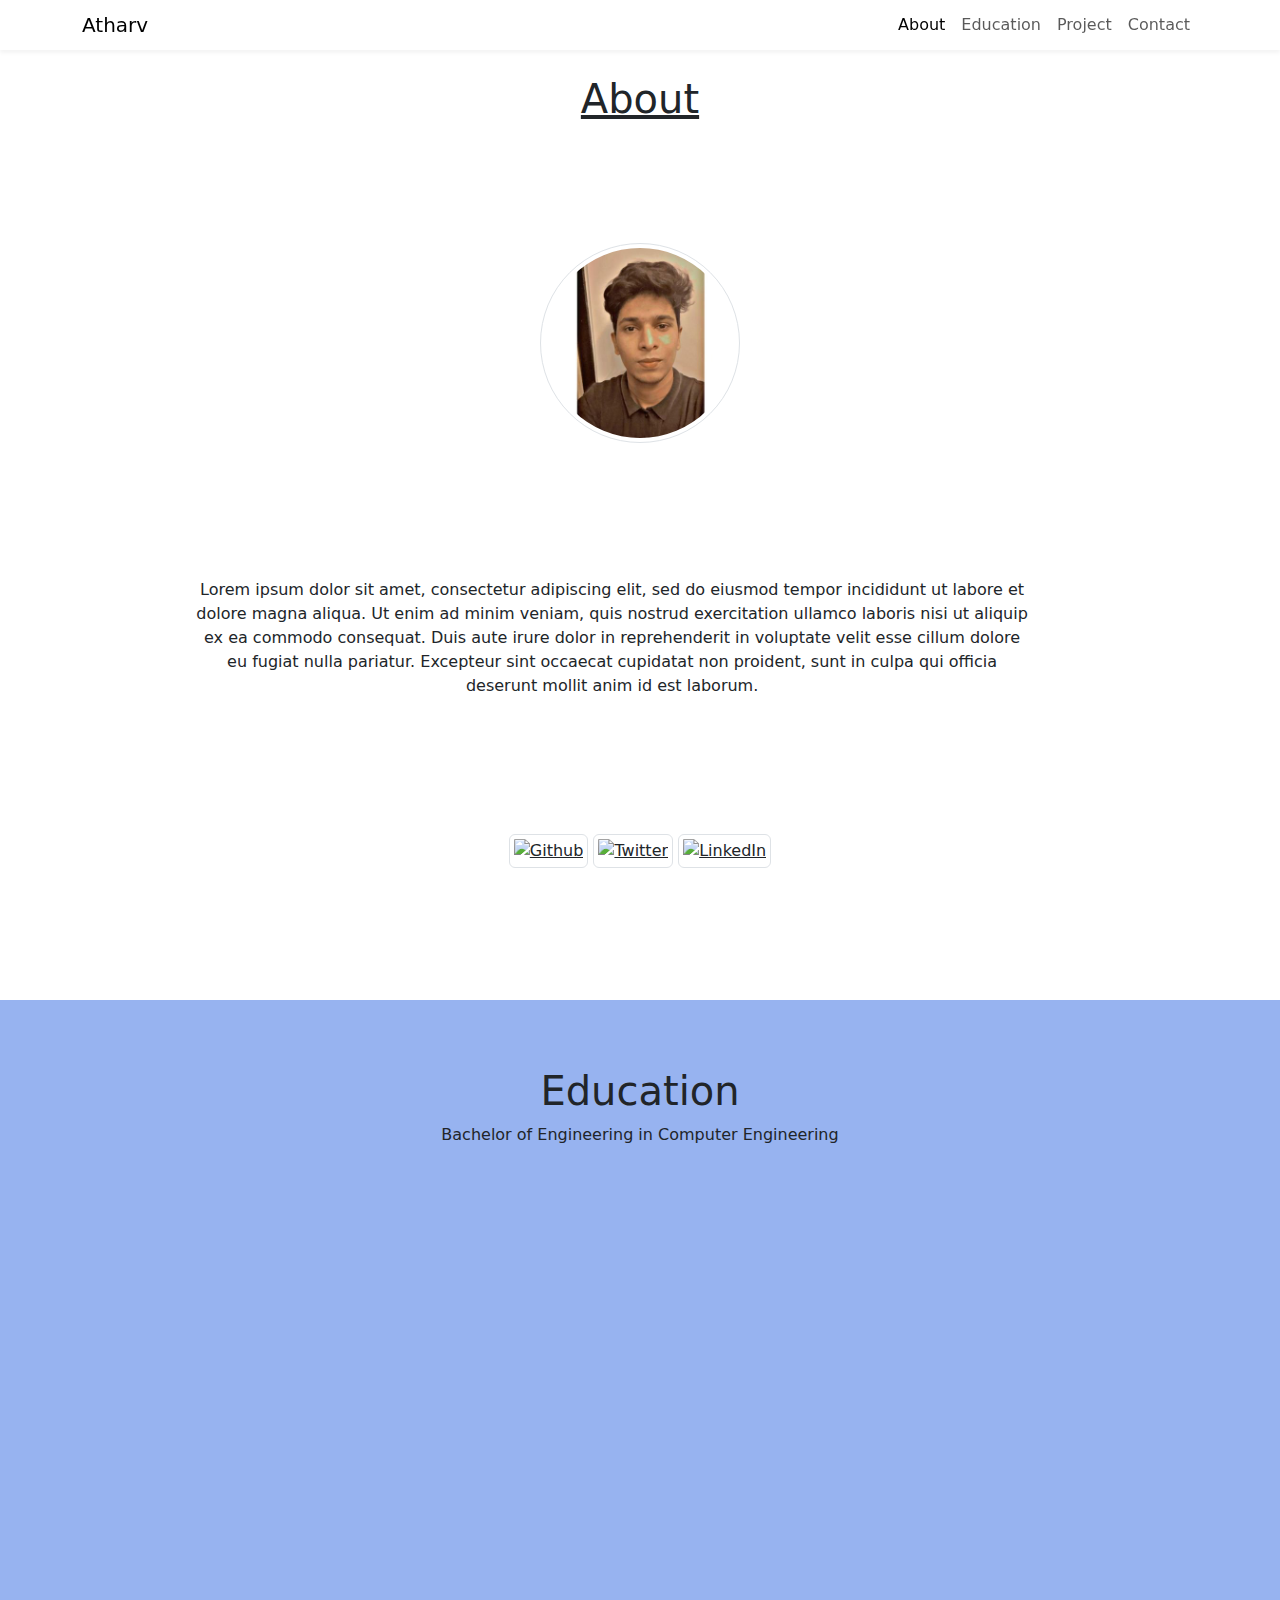
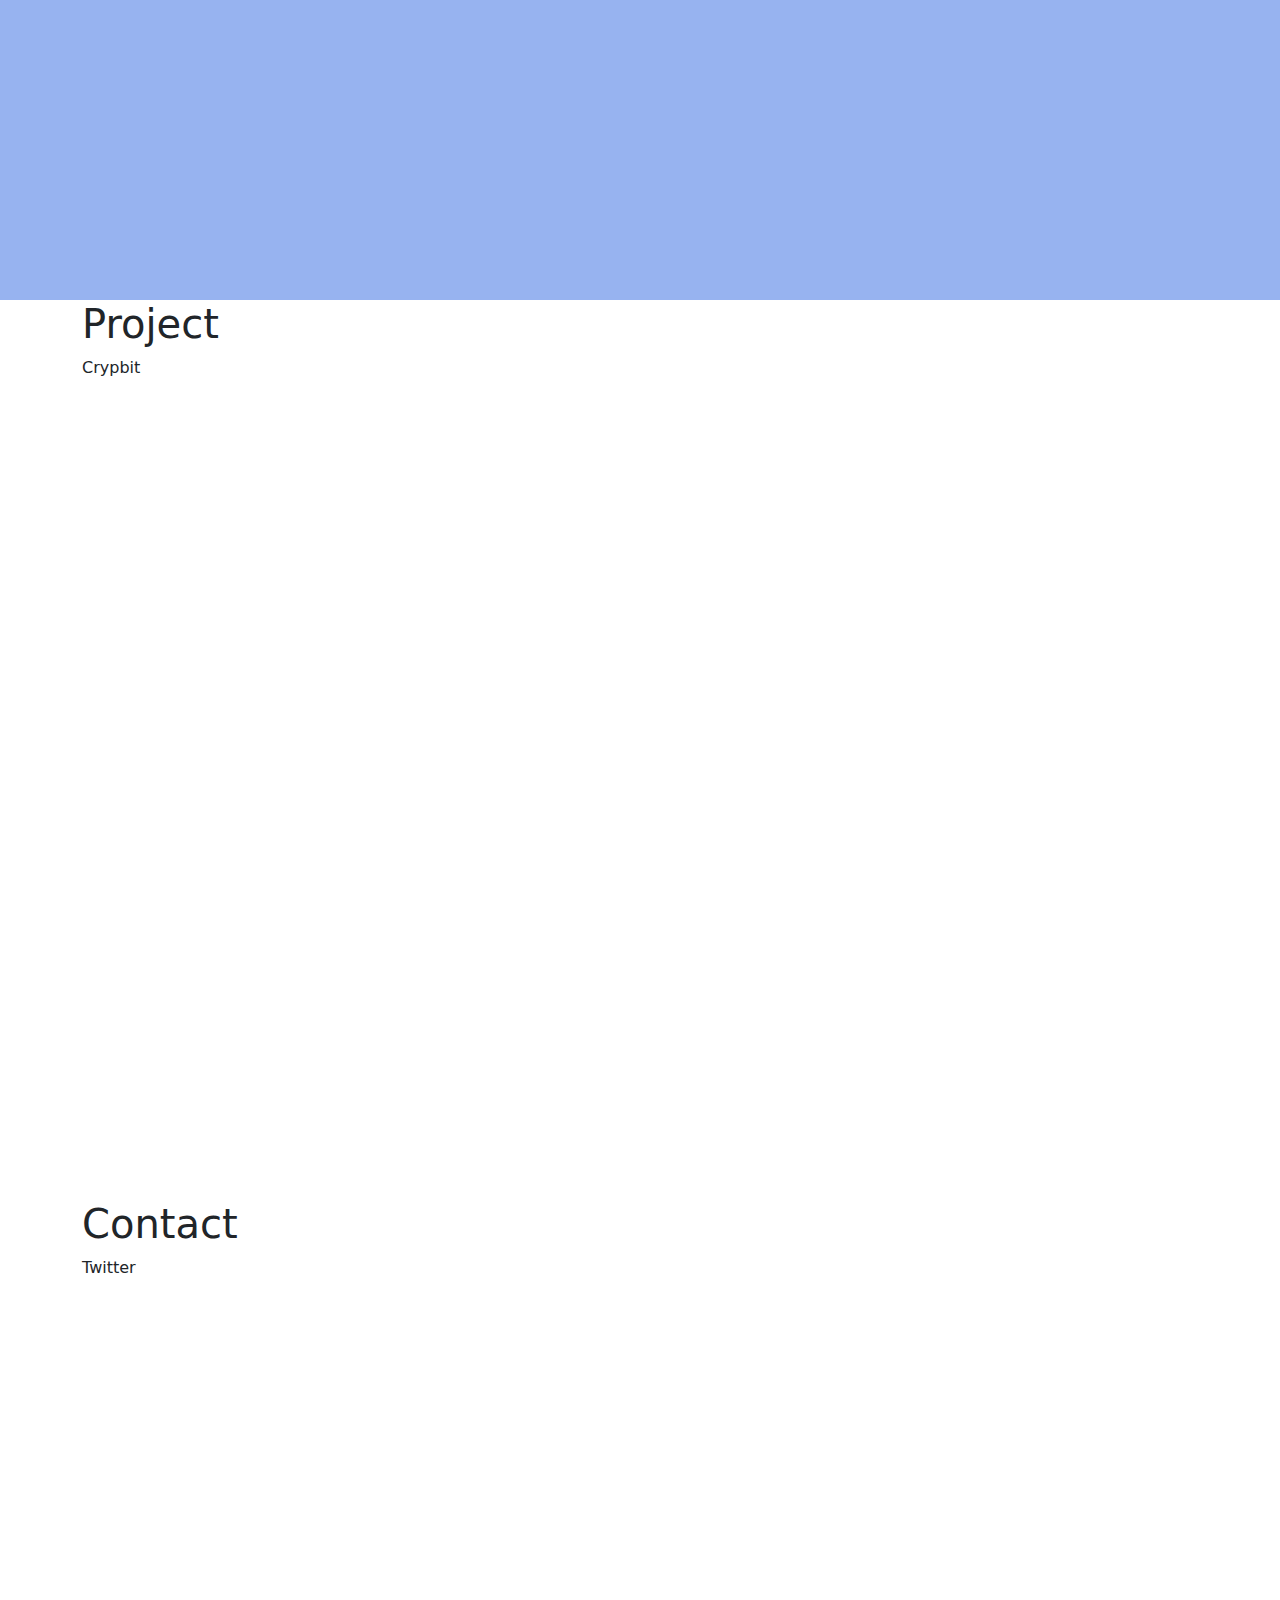
==== index.html @ 937fd746 "Initial Commit" ====
<!DOCTYPE html>
<html lang="en">
<head>
    <meta charset="UTF-8">
    <meta http-equiv="X-UA-Compatible" content="IE=edge">
    <meta name="viewport" content="width=device-width, initial-scale=1.0">
    <title>Me</title>
    
    <!-- Latest compiled and minified CSS -->
    <link href="https://cdn.jsdelivr.net/npm/bootstrap@5.1.3/dist/css/bootstrap.min.css" rel="stylesheet">

    <!-- Latest compiled JavaScript -->
    <script src="https://cdn.jsdelivr.net/npm/bootstrap@5.1.3/dist/js/bootstrap.bundle.min.js"></script>
    <link rel="stylesheet" href="https://cdnjs.cloudflare.com/ajax/libs/font-awesome/4.7.0/css/font-awesome.min.css">

    <link rel="stylesheet" href="static/style.css">
</head>
<body data-bs-spy="scroll" data-bs-target=".navBar" data-bs-offset="50">
    <nav class="navBar navbar navbar-expand-md blur_box navbar-light fixed-top">
        <div class="navBody container">
            <a href="#" class="navbar-brand">Atharv</a>

            <button class="navbar-toggler" type="button" data-bs-toggle="collapse" data-bs-target="#collapsibleNavbar">
                <span class="navbar-toggler-icon"></span>
                <i class="fas fa-bars"></i>
              </button>

            <div class="collapse navbar-collapse justify-content-end" id="collapsibleNavbar">
                <ul class="navbar-nav mr-auto">
                    <li class="nav-item"><a class="nav-link" aria-current="page" href="#about">About</a></li>
                    <li class="nav-item"><a class="nav-link" aria-current="page" href="#education">Education</a></li>
                    <li class="nav-item"><a class="nav-link" aria-current="page" href="#project">Project</a></li>
                    <li class="nav-item"><a class="nav-link" aria-current="page" href="#contact">Contact</a></li>
                </ul>
            </ul>
        </div>
    </nav>

    <div class="section1 container-fluid">
        <div class="container text-center">
            <div id="about">
                <h1 class="sectionHead text-center">About</h1>
                <img src="static/profile_main.jpg" class="img-fluid img-thumbnail rounded-circle mx-auto d-block" alt="profile" width="200px" height="200px">
                <div class="intro justify-content-center col-lg-9"><p>Lorem ipsum dolor sit amet, consectetur adipiscing elit, sed do eiusmod tempor incididunt ut labore et dolore magna aliqua. 
                    Ut enim ad minim veniam, quis nostrud exercitation ullamco laboris nisi ut aliquip ex ea commodo consequat. Duis aute irure dolor in reprehenderit in 
                    voluptate velit esse cillum dolore eu fugiat nulla pariatur. Excepteur sint occaecat cupidatat non proident, sunt in culpa qui officia deserunt mollit 
                    anim id est laborum.</p></div>
                <div class="socials text-center">
                    <!-- <a href="https://github.com/Atharv-777"><i class="fa fa-github-square"></i></a> -->
                    <a href="https://github.com/Atharv-777"><img alt="Github" class="img-thumbnail" src="https://img.shields.io/badge/github-ffffff?style=for-the-badge&logo=github&logoColor=black"/></a>
                    <!-- <a href="https://twitter.com/AtharvBidwe"><i class="fa fa-twitter-square"></i></a> -->
                    <a href="https://twitter.com/AtharvBidwe"><img alt="Twitter" class="img-thumbnail" src="https://img.shields.io/badge/twitter-ffffff?style=for-the-badge&logo=twitter&logoColor=black"/></a>
                    <!-- <a href="https://www.linkedin.com/in/atharv-bidwe-2996631aa/"><i class="fa fa-linkedin-square"></i></a> -->
                    <a href="https://www.linkedin.com/in/atharv-bidwe-2996631aa/"> <img alt="LinkedIn" class="img-thumbnail" src="https://img.shields.io/badge/linkedin-ffffff?style=for-the-badge&logo=linkedin&logoColor=black"/></a>

                </div>
            </div>
        </div>
    </div>

    <div class="section2 container-fluid text-center">
        <div class="container">
            <div id="education">
                <h1>Education</h1>
                <p>Bachelor of Engineering in Computer Engineering</p>
            </div>
        </div>
    </div>

    <div class="section3 container-fluid">
        <div class="container">
            <div id="project">
                <h1>Project</h1>
                <p>Crypbit</p>
            </div>
        </div>
    </div>

    <div class="section4 container-fluid">
        <div class="container">
            <div id="contact">
                <h1>Contact</h1>
                <p>Twitter</p>
            </div>
        </div>
    </div>

    
</body>
</html>
---- static/style.css ----
body, html{
    margin: 0;
    background: rgb(195, 213, 236);
    background-color: white;
    height: 2000px;
    /* position: relative; */
}
body{
    position: relative;
}
.navBar{
    height: 50px;
    background-color: rgba(255, 255, 255, .15);   
    backdrop-filter: blur(10px);

    -webkit-box-shadow: 0px 3px 4px 0px rgba(0, 0, 0, 0.048);
    -moz-box-shadow: 0px 3px 4px 0px rgba(0, 0, 0, 0.048);
    box-shadow: 0px 3px 4px 0px rgba(0, 0, 0, 0.048);

    color: rgb(43, 40, 40);
}



.section1{
    background: white;
}
.sectionHead{
    text-decoration: underline;
}
#about{
    height: 1000px;
    padding-top: 75px;
}
#about img{
    margin-top: 120px;
}
.intro{
    /* display: inline-block; */
    margin-top: 135px;
    /* background: green; */
    margin-left: 10%;
}
.socials i{
    font-size: 40px;
    margin-right: 10px;
    margin-top: 20px;
}
.socials a{
    color: inherit;
}

.section2{
    background: rgb(151, 179, 240);
}
#education{
    height: 900px;
    padding-top: 6%;
    /* background-color: red; */
}
#project{
    height: 900px;
}
#contact{
    height: 900px;
}
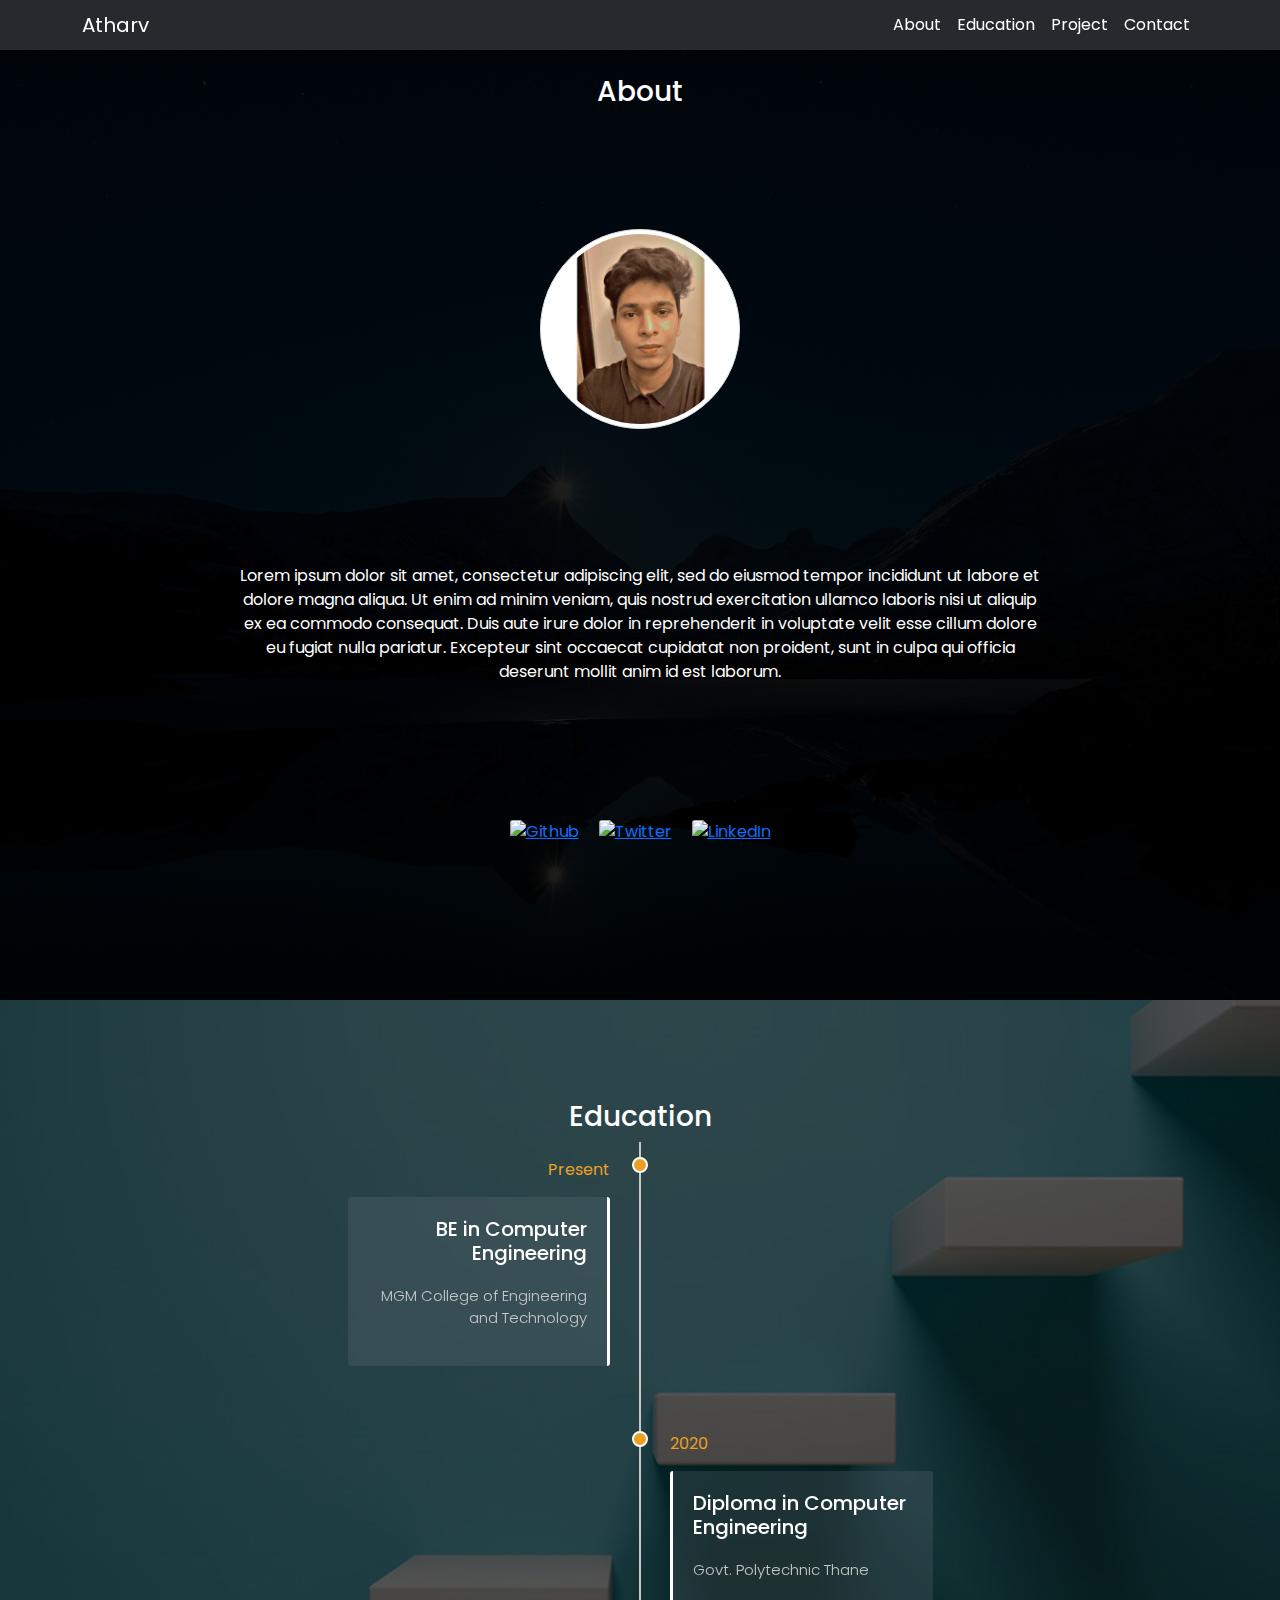
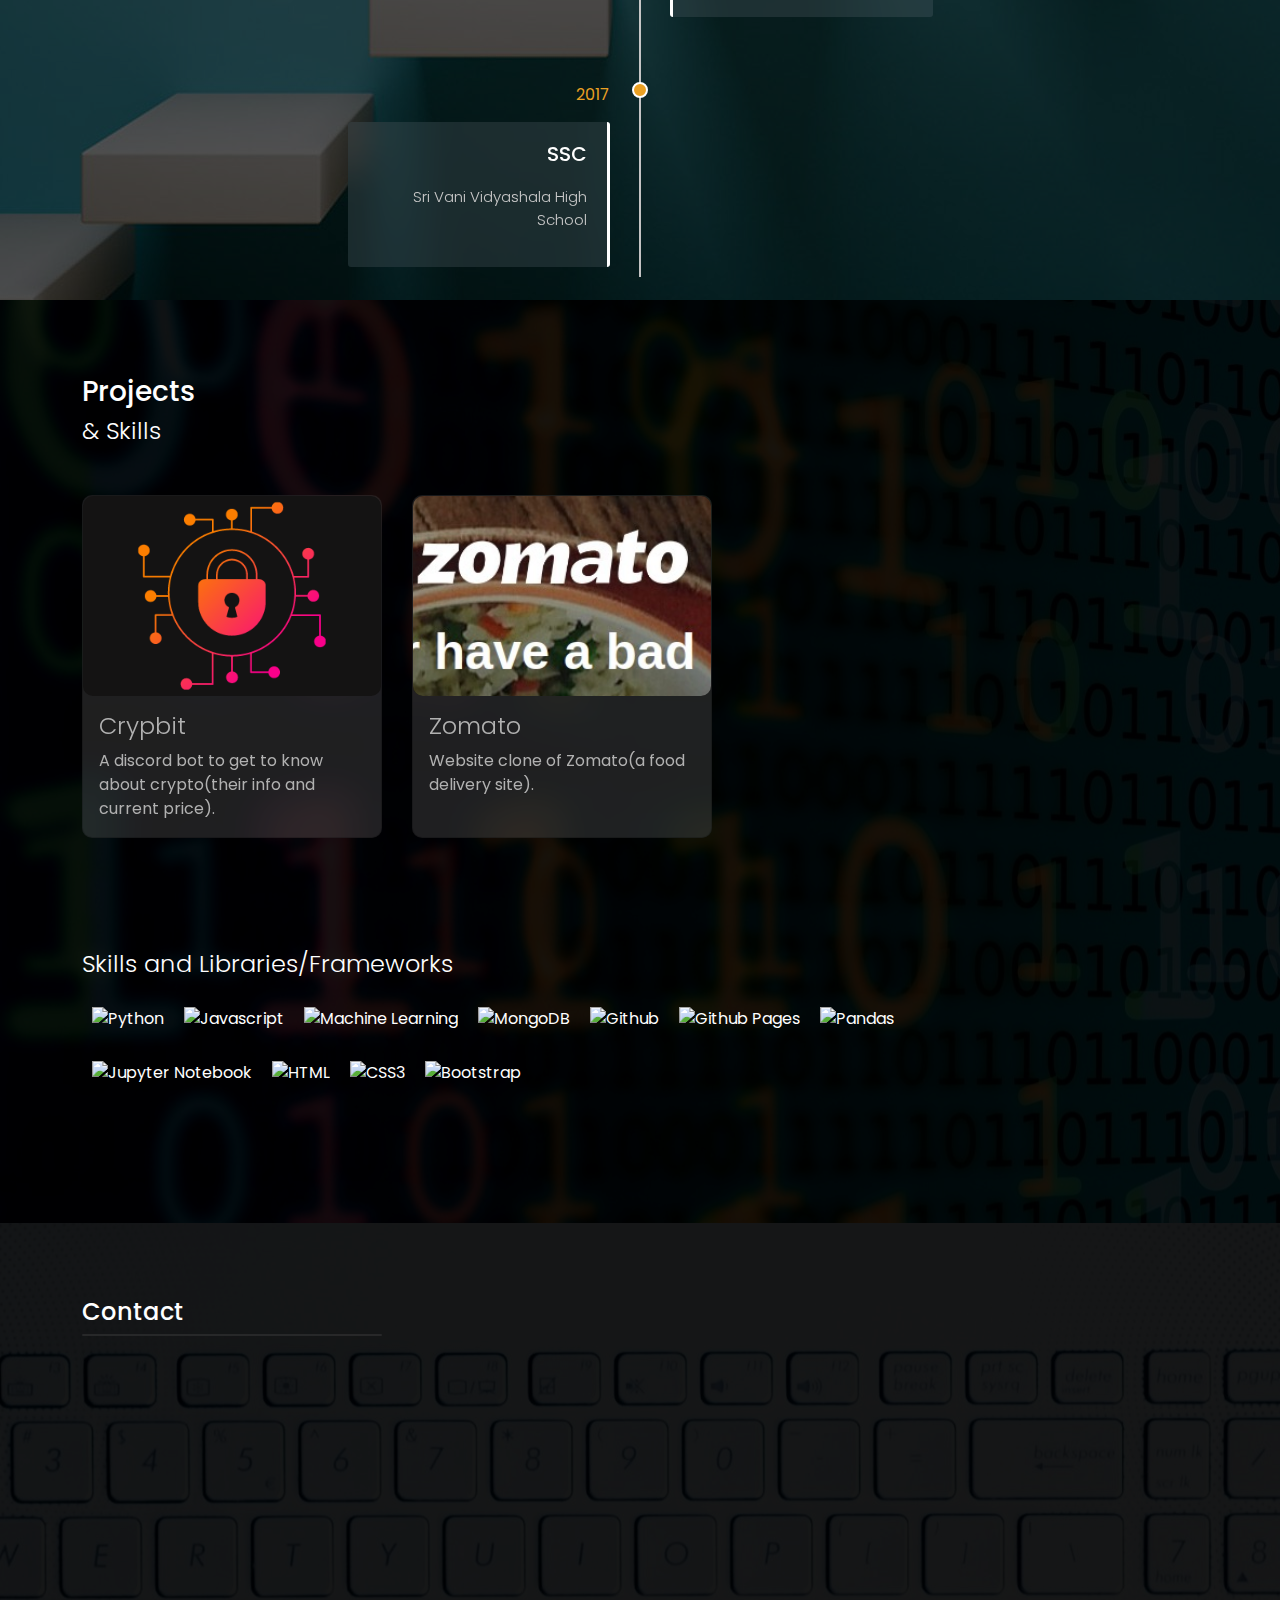
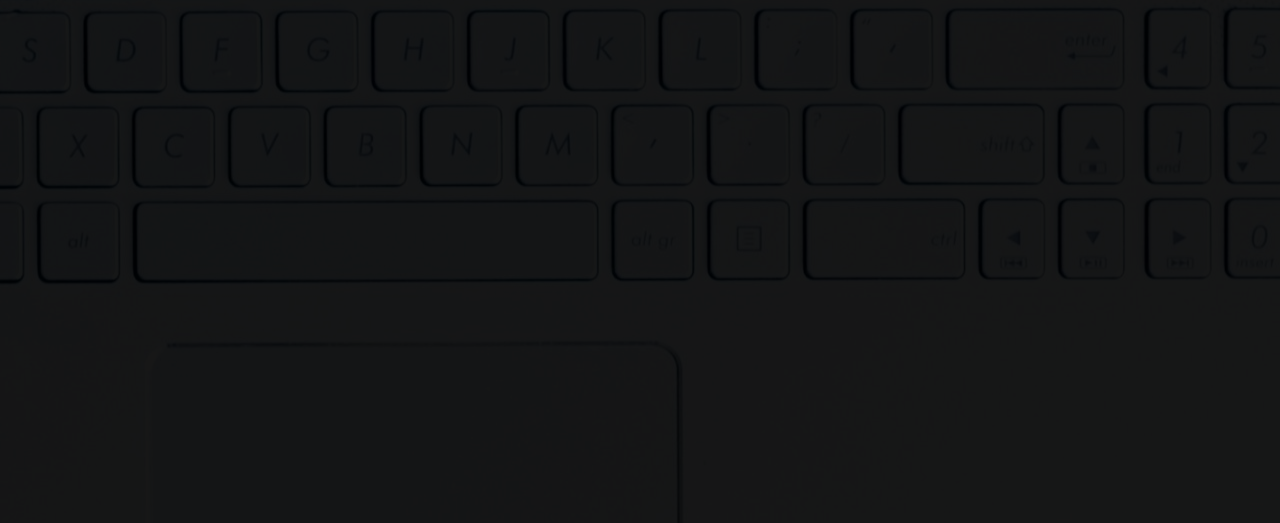
==== commit e30e9ac7: "added career and project section" ====
--- a/index.html
+++ b/index.html
@@ -4,87 +4,164 @@
     <meta charset="UTF-8">
     <meta http-equiv="X-UA-Compatible" content="IE=edge">
     <meta name="viewport" content="width=device-width, initial-scale=1.0">
-    <title>Me</title>
+    <title>Atharv</title>
     
+    <link rel="icon" type="image/gif" href="static/shuttle.png"/>
+
     <!-- Latest compiled and minified CSS -->
     <link href="https://cdn.jsdelivr.net/npm/bootstrap@5.1.3/dist/css/bootstrap.min.css" rel="stylesheet">
-
     <!-- Latest compiled JavaScript -->
     <script src="https://cdn.jsdelivr.net/npm/bootstrap@5.1.3/dist/js/bootstrap.bundle.min.js"></script>
+    
     <link rel="stylesheet" href="https://cdnjs.cloudflare.com/ajax/libs/font-awesome/4.7.0/css/font-awesome.min.css">
 
     <link rel="stylesheet" href="static/style.css">
 </head>
 <body data-bs-spy="scroll" data-bs-target=".navBar" data-bs-offset="50">
-    <nav class="navBar navbar navbar-expand-md blur_box navbar-light fixed-top">
+    <nav class="navBar navbar navbar-expand-sm blur_box fixed-top navbar-dark">
         <div class="navBody container">
-            <a href="#" class="navbar-brand">Atharv</a>
+            <a href="#" class="navbar-brand navText">Atharv</a>
 
             <button class="navbar-toggler" type="button" data-bs-toggle="collapse" data-bs-target="#collapsibleNavbar">
                 <span class="navbar-toggler-icon"></span>
                 <i class="fas fa-bars"></i>
-              </button>
+            </button>
 
             <div class="collapse navbar-collapse justify-content-end" id="collapsibleNavbar">
-                <ul class="navbar-nav mr-auto">
-                    <li class="nav-item"><a class="nav-link" aria-current="page" href="#about">About</a></li>
-                    <li class="nav-item"><a class="nav-link" aria-current="page" href="#education">Education</a></li>
-                    <li class="nav-item"><a class="nav-link" aria-current="page" href="#project">Project</a></li>
-                    <li class="nav-item"><a class="nav-link" aria-current="page" href="#contact">Contact</a></li>
-                </ul>
-            </ul>
+                <div class="blurDiv">
+                    <ul class="navItemsList navbar-nav mr-auto">
+                        <li class="nav-item"><a class="nav-link navText" aria-current="page" href="#about">About</a></li>
+                        <li class="nav-item"><a class="nav-link navText" aria-current="page" href="#education">Education</a></li>
+                        <li class="nav-item"><a class="nav-link navText" aria-current="page" href="#project">Project</a></li>
+                        <li class="nav-item"><a class="nav-link navText" aria-current="page" href="#contact">Contact</a></li>
+                    </ul>
+                </div>
+            </div>
         </div>
     </nav>
 
-    <div class="section1 container-fluid">
-        <div class="container text-center">
-            <div id="about">
-                <h1 class="sectionHead text-center">About</h1>
-                <img src="static/profile_main.jpg" class="img-fluid img-thumbnail rounded-circle mx-auto d-block" alt="profile" width="200px" height="200px">
-                <div class="intro justify-content-center col-lg-9"><p>Lorem ipsum dolor sit amet, consectetur adipiscing elit, sed do eiusmod tempor incididunt ut labore et dolore magna aliqua. 
-                    Ut enim ad minim veniam, quis nostrud exercitation ullamco laboris nisi ut aliquip ex ea commodo consequat. Duis aute irure dolor in reprehenderit in 
-                    voluptate velit esse cillum dolore eu fugiat nulla pariatur. Excepteur sint occaecat cupidatat non proident, sunt in culpa qui officia deserunt mollit 
-                    anim id est laborum.</p></div>
-                <div class="socials text-center">
-                    <!-- <a href="https://github.com/Atharv-777"><i class="fa fa-github-square"></i></a> -->
-                    <a href="https://github.com/Atharv-777"><img alt="Github" class="img-thumbnail" src="https://img.shields.io/badge/github-ffffff?style=for-the-badge&logo=github&logoColor=black"/></a>
-                    <!-- <a href="https://twitter.com/AtharvBidwe"><i class="fa fa-twitter-square"></i></a> -->
-                    <a href="https://twitter.com/AtharvBidwe"><img alt="Twitter" class="img-thumbnail" src="https://img.shields.io/badge/twitter-ffffff?style=for-the-badge&logo=twitter&logoColor=black"/></a>
-                    <!-- <a href="https://www.linkedin.com/in/atharv-bidwe-2996631aa/"><i class="fa fa-linkedin-square"></i></a> -->
-                    <a href="https://www.linkedin.com/in/atharv-bidwe-2996631aa/"> <img alt="LinkedIn" class="img-thumbnail" src="https://img.shields.io/badge/linkedin-ffffff?style=for-the-badge&logo=linkedin&logoColor=black"/></a>
+    <div class="section1 container-fluid bg-image">
+        <div class="mask" style="background-color: rgba(0, 0, 0, 0.89);">
+            <div class="container justify-content-center align-items-center text-white" id="about">
+                <!-- <div id="about"> -->
+                    <h3 class="sectionHead text-center">About</h3>
+                    <img src="static/profile_main.jpg" class="img-fluid img-thumbnail rounded-circle mx-auto d-block" alt="profile" width="200px" height="200px">
+                    <div class="intro d-flex align-items-center justify-content-center">
+                                <p>Lorem ipsum dolor sit amet, consectetur adipiscing elit, sed do eiusmod tempor incididunt ut labore et dolore magna aliqua. 
+                            Ut enim ad minim veniam, quis nostrud exercitation ullamco laboris nisi ut aliquip ex ea commodo consequat. Duis aute irure dolor in reprehenderit in 
+                            voluptate velit esse cillum dolore eu fugiat nulla pariatur. Excepteur sint occaecat cupidatat non proident, sunt in culpa qui officia deserunt mollit 
+                            anim id est laborum.</p>
+                    </div>
+                    <div class="icons1 d-flex align-items-center justify-content-center">
+                        <a href="https://github.com/Atharv-777" target="_blank"><img alt="Github" src="https://img.shields.io/badge/github-ffffff?style=for-the-badge&logo=github&logoColor=black"/></a>
+                        <a href="https://twitter.com/AtharvBidwe" target="_blank"><img alt="Twitter" src="https://img.shields.io/badge/twitter-ffffff?style=for-the-badge&logo=twitter&logoColor=black"/></a>
+                        <a href="https://www.linkedin.com/in/atharv-bidwe-2996631aa/" target="_blank"> <img alt="LinkedIn" src="https://img.shields.io/badge/linkedin-ffffff?style=for-the-badge&logo=linkedin&logoColor=black"/></a>
+
+                    </div>
+                    <div class="icons2">
+                        <a href="https://github.com/Atharv-777"><i class="fa fa-github-square fa-3x"></i></a>
+                        <a href="https://twitter.com/AtharvBidwe"><i class="fa fa-twitter-square fa-3x"></i></a>
+                        <a href="https://www.linkedin.com/in/atharv-bidwe-2996631aa/"><i class="fa fa-linkedin-square fa-3x"></i></a>
+                    </div>
+                <!-- </div> -->
+            </div>
+        </div>
+    </div>
+
+    <div class="section2 container-fluid text-center bg-image">
+        <div class="mask" style="background-color: rgba(0, 0, 0, 0.671);">
+            <section class="container timeline-section" id="education">
+                <h3 class="text-white">Education</h3>
+                <div class="timeline-items">
+                    <div class="timeline-item text-white">
+                        <div class="timeline-dot"></div>
+                        <div class="timeline-date">Present</div>
+                        <div class="timeline-content left">
+                            <h3>BE in Computer Engineering</h3>
+                            <p>MGM College of Engineering and Technology</p>
+                        </div>
+                    </div>
+
+                    <div class="timeline-item">
+                        <div class="timeline-dot"></div>
+                        <div class="timeline-date">2020</div>
+                        <div class="timeline-content right">
+                            <h3>Diploma in Computer Engineering</h3>
+                            <p>Govt. Polytechnic Thane</p>
+                        </div>
+                    </div>
+
+                    <div class="timeline-item">
+                        <div class="timeline-dot"></div>
+                        <div class="timeline-date">2017</div>
+                        <div class="timeline-content left">
+                            <h3>SSC</h3>
+                            <p>Sri Vani Vidyashala High School</p>
+                        </div>
+                    </div>
+                </div>
+            </section>
+        </div>
+    </div>
+
+    <div class="section3 container-fluid bg-image text-white">
+        <div class="mask" style="background-color: rgba(0, 0, 0, 0.911);">
+            <div class="container" id="project">
+                <h3 class="head">Projects</h3>
+                <h4 class="">& Skills</h4>
+
+                <div class="card-container">
+                    <a href="https://github.com/Pradumnasaraf/crypbit">
+                        <div class="card">
+                            <img class="card-img-top" src="static/crypbit.png" alt="crypbit">
+                            <div class="card-body">
+                                <h4 class="card-title">Crypbit</h4>
+                                <p class="card-text">A discord bot to get to know about crypto(their info and current price).</p>
+                            </div>
+                        </div>
+                    </a>
+                    <div class="card">
+                        <img class="card-img-top" src="static/zomato.jpeg" alt="crypbit" style="object-fit:cover">
+                        <div class="card-body">
+                            <h4 class="card-title">Zomato</h4>
+                            <p class="card-text">Website clone of Zomato(a food delivery site).</p>
+                        </div>
+                    </div>
+                </div>
+
+                <div class="skills-container">
+                    <h4>Skills and Libraries/Frameworks</h4>
+                    <div class="tags-container">
+                        <img class="tags" src="https://img.shields.io/badge/Python-FFD43B?style=for-the-badge&logo=python&logoColor=306998" alt="Python">
+                        <img class="tags" src="https://img.shields.io/badge/JavaScript-323330?style=for-the-badge&logo=javascript&logoColor=F7DF1E" alt="Javascript">
+                        <img class="tags" src="https://img.shields.io/badge/Machine%20Learning-ffffff?style=for-the-badge&logo=machinelearning&logoColor=e63f02" alt="Machine Learning">
+                        <img class="tags" src="https://img.shields.io/badge/MongoDB-156e1b?style=for-the-badge&logo=mongodb&logoColor=062408" alt="MongoDB">
+                        <img class="tags" src="https://img.shields.io/badge/github-100000?style=for-the-badge&logo=github&logoColor=white" alt="Github">
+                        <img class="tags" src="https://img.shields.io/badge/GitHub_Pages-white?style=for-the-badge&logo=github&logoColor=black" alt="Github Pages">
+                        <img class="tags" src="https://img.shields.io/badge/Pandas-20232A?style=for-the-badge&logo=pandas&logoColor=61DAFB" alt="Pandas">
+                        <img class="tags" src="https://img.shields.io/badge/juypyter-ffffff?style=for-the-badge&logo=jupyter&logoColor=e63f02" alt="Jupyter Notebook">
+                        <img class="tags" src="https://img.shields.io/badge/HTML5-E34F26?style=for-the-badge&logo=html5&logoColor=white" alt="HTML">
+                        <img class="tags" src="https://img.shields.io/badge/CSS3-1572B6?style=for-the-badge&logo=css3&logoColor=white" alt="CSS3">
+                        <img class="tags" src="https://img.shields.io/badge/Bootstrap-563D7C?style=for-the-badge&logo=bootstrap&logoColor=white" alt="Bootstrap">
+                    </div>
+                </div>
+
+            </div>
+        </div>
+    </div>
+
+    <div class="section4 container-fluid bg-image">
+        <div class="mask" style="background-color: rgba(0, 0, 0, 0.911);">
+            <div class="container text-white" id="contact">
+                <h4>Contact</h4>
+                
+                <div class="card">
 
                 </div>
             </div>
         </div>
     </div>
 
-    <div class="section2 container-fluid text-center">
-        <div class="container">
-            <div id="education">
-                <h1>Education</h1>
-                <p>Bachelor of Engineering in Computer Engineering</p>
-            </div>
-        </div>
-    </div>
-
-    <div class="section3 container-fluid">
-        <div class="container">
-            <div id="project">
-                <h1>Project</h1>
-                <p>Crypbit</p>
-            </div>
-        </div>
-    </div>
-
-    <div class="section4 container-fluid">
-        <div class="container">
-            <div id="contact">
-                <h1>Contact</h1>
-                <p>Twitter</p>
-            </div>
-        </div>
-    </div>
-
-    
+    <script src="js/index.js"></script>
 </body>
 </html>--- a/static/style.css
+++ b/static/style.css
@@ -1,32 +1,51 @@
+@import url('https://fonts.googleapis.com/css2?family=Poppins:wght@300;400;500&display=swap');
+
 body, html{
     margin: 0;
     background: rgb(195, 213, 236);
     background-color: white;
     height: 2000px;
-    /* position: relative; */
-}
-body{
-    position: relative;
+    position: relative;
+    font-family: 'Poppins', sans-serif;
+}
+*{
+	margin:0;
+	padding:0;
+	box-sizing: border-box;
 }
 .navBar{
     height: 50px;
     background-color: rgba(255, 255, 255, .15);   
     backdrop-filter: blur(10px);
-
     -webkit-box-shadow: 0px 3px 4px 0px rgba(0, 0, 0, 0.048);
     -moz-box-shadow: 0px 3px 4px 0px rgba(0, 0, 0, 0.048);
     box-shadow: 0px 3px 4px 0px rgba(0, 0, 0, 0.048);
-
     color: rgb(43, 40, 40);
 }
-
+.navText{
+    color: white;
+}
+.blurDiv{
+    position: relative;
+}
+@media screen and (max-width:575px) {
+    .blurDiv::before{
+        content: '';
+        /* position: absolute; */
+        position: absolute;
+        z-index: 1010;
+        background-color: rgba(255, 255, 255, .15);
+        -webkit-backdrop-filter: blur(20px);
+        backdrop-filter: blur(20px);
+    }
+}
 
 
 .section1{
-    background: white;
-}
-.sectionHead{
-    text-decoration: underline;
+    /* background: white; */
+    background: url(scenery.jpg);
+    padding: 0;
+    background-position: center;
 }
 #about{
     height: 1000px;
@@ -36,31 +55,250 @@
     margin-top: 120px;
 }
 .intro{
-    /* display: inline-block; */
+    width: 100%;
     margin-top: 135px;
-    /* background: green; */
-    margin-left: 10%;
-}
-.socials i{
-    font-size: 40px;
-    margin-right: 10px;
+    text-align: center;
+    margin-bottom: 0;
+}
+.intro p{
+    width: 800px;
+}
+.icons1{
+    width: 100%;
+    height: auto;
+    visibility: visible;
+    position: relative;
+}
+.icons1 img{
+    height: 35px;
+    margin: 0 10px 0 10px;
+    border-radius: 3px;
+}
+.icons2{
+    position: absolute;
+    display: none;
+    margin: 115px 0 0 30%;
+}
+.icons2 a{
+    color: rgb(117, 117, 180);
+    margin: 0 5px 0 5px;
+}
+
+@media(max-width:600px){
+    .icons1{
+        visibility: hidden;
+        position: absolute;
+    }
+    .icons2{
+        display: flex;
+    }
+    .intro p{
+        text-align: justify;
+        margin: 0 5px 0 5px;
+    }
+    .socials a img{
+        width: 90px;
+        margin-top: 0;
+    }
+}
+.socials img{
+    /* box-shadow:
+  0 2.8px 2.2px rgba(0, 0, 0, 0.034),
+  0 6.7px 5.3px rgba(0, 0, 0, 0.048),
+  0 12.5px 10px rgba(0, 0, 0, 0.06),
+  0 22.3px 17.9px rgba(0, 0, 0, 0.072),
+  0 41.8px 33.4px rgba(0, 0, 0, 0.086),
+  0 100px 80px rgba(0, 0, 0, 0.12); */
+}
+
+                                                /*Education Section*/
+
+.section2{
+    /* background: rgb(183, 199, 235); */
+    background-color: #24292d;
+    background: url(career.jpg);
+    padding: 0;
+    background-position: center;
+}
+.timeline-section{
+    height: 100vh;
+    padding: 100px 15px;
+}
+.timeline-items{
+    margin: auto;
+    display: flex;
+    flex-wrap: wrap;
+    position: relative;
+}
+.timeline-items::before{
+    content: '';
+    position: absolute;
+    width: 2px;
+    height: 100%;
+    background: #e9e4e4d5;
+    left: calc(50% - 1px);
+}
+.timeline-item{
+    width: 100%;
+    margin-bottom: 40px;
+    position: relative;
+    text-align: left;
+    padding: 10px 0 10px 0;
+}
+.timeline-item:last-child{
+    margin-bottom: 0;
+}
+.timeline-item:nth-child(odd){
+    padding-right: calc(50% + 30px);
+    text-align: right;    
+}
+.timeline-item:nth-child(even){
+    padding-left: calc(50% + 30px);
+}
+.timeline-date{
+    font-size: 16px;
+    color: #eaa023;
+    margin: 6px 0 15px;
+}
+.timeline-dot{
+    width: 16px;
+    height: 16px;
+    background:#eaa023;
+    border-radius: 50%;
+    position: absolute;
+    left: calc(50% - 8px);
+    top: 15px;
+    border: 2px solid white;
+}
+.timeline-content{
+    width: 50%;
+    padding: 20px;
+    border-radius: 3px;
+    background: #727b8538;
+    backdrop-filter: blur(15px);
+    font-family: 'Poppins', sans-serif;
+}
+.left{
+    border-right: 3px solid white;
+    margin-left: 50%;
+}
+.right{
+    border-left: 3px solid white;
+}
+.timeline-content h3{
+    font-size: 20px;
+    color: white;
+    font-weight: 500;
+}
+.timeline-content p{
+    font-size: 15px;
+    font-weight: 300;
     margin-top: 20px;
-}
-.socials a{
-    color: inherit;
-}
-
-.section2{
-    background: rgb(151, 179, 240);
-}
-#education{
-    height: 900px;
-    padding-top: 6%;
-    /* background-color: red; */
+    color: #c8c8c8;
+}
+                                /*Responsiveness of Timeline*/
+@media(max-width:800px){
+    .timeline-items::before{
+        left: 7px;
+    }
+    .timeline-dot{
+        left: 0;
+    }
+    .timeline-item:nth-child(odd){
+        padding-right: 0;
+        text-align: left;
+    }
+    .timeline-item:nth-child(odd), .timeline-item:nth-child(even){
+        padding-left: 37px;
+    }
+    .timeline-content{
+        width: 100%;
+    }
+    .left{
+        margin-left: 0;
+        border-right: none;
+        border-left: 2px solid white;
+
+    }
+}
+
+
+.section3{
+    background: url(binary.jpg);
+    padding: 0;
 }
 #project{
-    height: 900px;
+    height: auto;
+    padding-top: 75px;
+    padding-bottom: 10%;
+}
+#project h4{
+    font-weight: 300;
+}
+.card-container{
+    width: 100%;
+    display: flex;
+    margin-top: 50px;
+}
+.card-container a{
+    text-decoration: none;
+}
+.card{
+    width: 300px;
+    border-radius: 10px;
+    margin-right: 30px;
+    font-family: 'Poppins', sans-serif;
+    background: rgba(255, 255, 255, 0.123);
+    backdrop-filter: blur(20px);
+    color: rgb(177, 177, 177);
+}
+.card-img-top{
+    height: 200px;
+    border-radius: 10px;
+    object-fit: contain;
+    object-position: center;
+    background: rgb(20, 19, 19);
+}
+.skills-container{
+    margin-top: 10%;
+}
+.tags-container{
+    width: 75%;
+    display: flex;
+    flex-wrap: wrap;
+    /* background: blue; */ 
+}
+.tags{
+    font-family: 300;
+    color: white;
+    padding: 10px 10px 10px 10px;
+    margin-top: 10px;
+}
+
+@media(max-width:600px){   
+    .head{
+        margin-left: 10%;
+    } 
+    .card-container{
+        display: inline-block;
+        padding-left: 35px;
+    }
+    .card{
+        width: 350px;
+        margin-bottom: 30px;
+    }
+    .skills-container{
+        margin: 10% 0 0 10%;
+    }
+}
+
+
+.section4{
+    padding: 0;
+    background: url(setup.jpg);
+    background-position: center;
 }
 #contact{
     height: 900px;
+    padding-top: 75px;
 }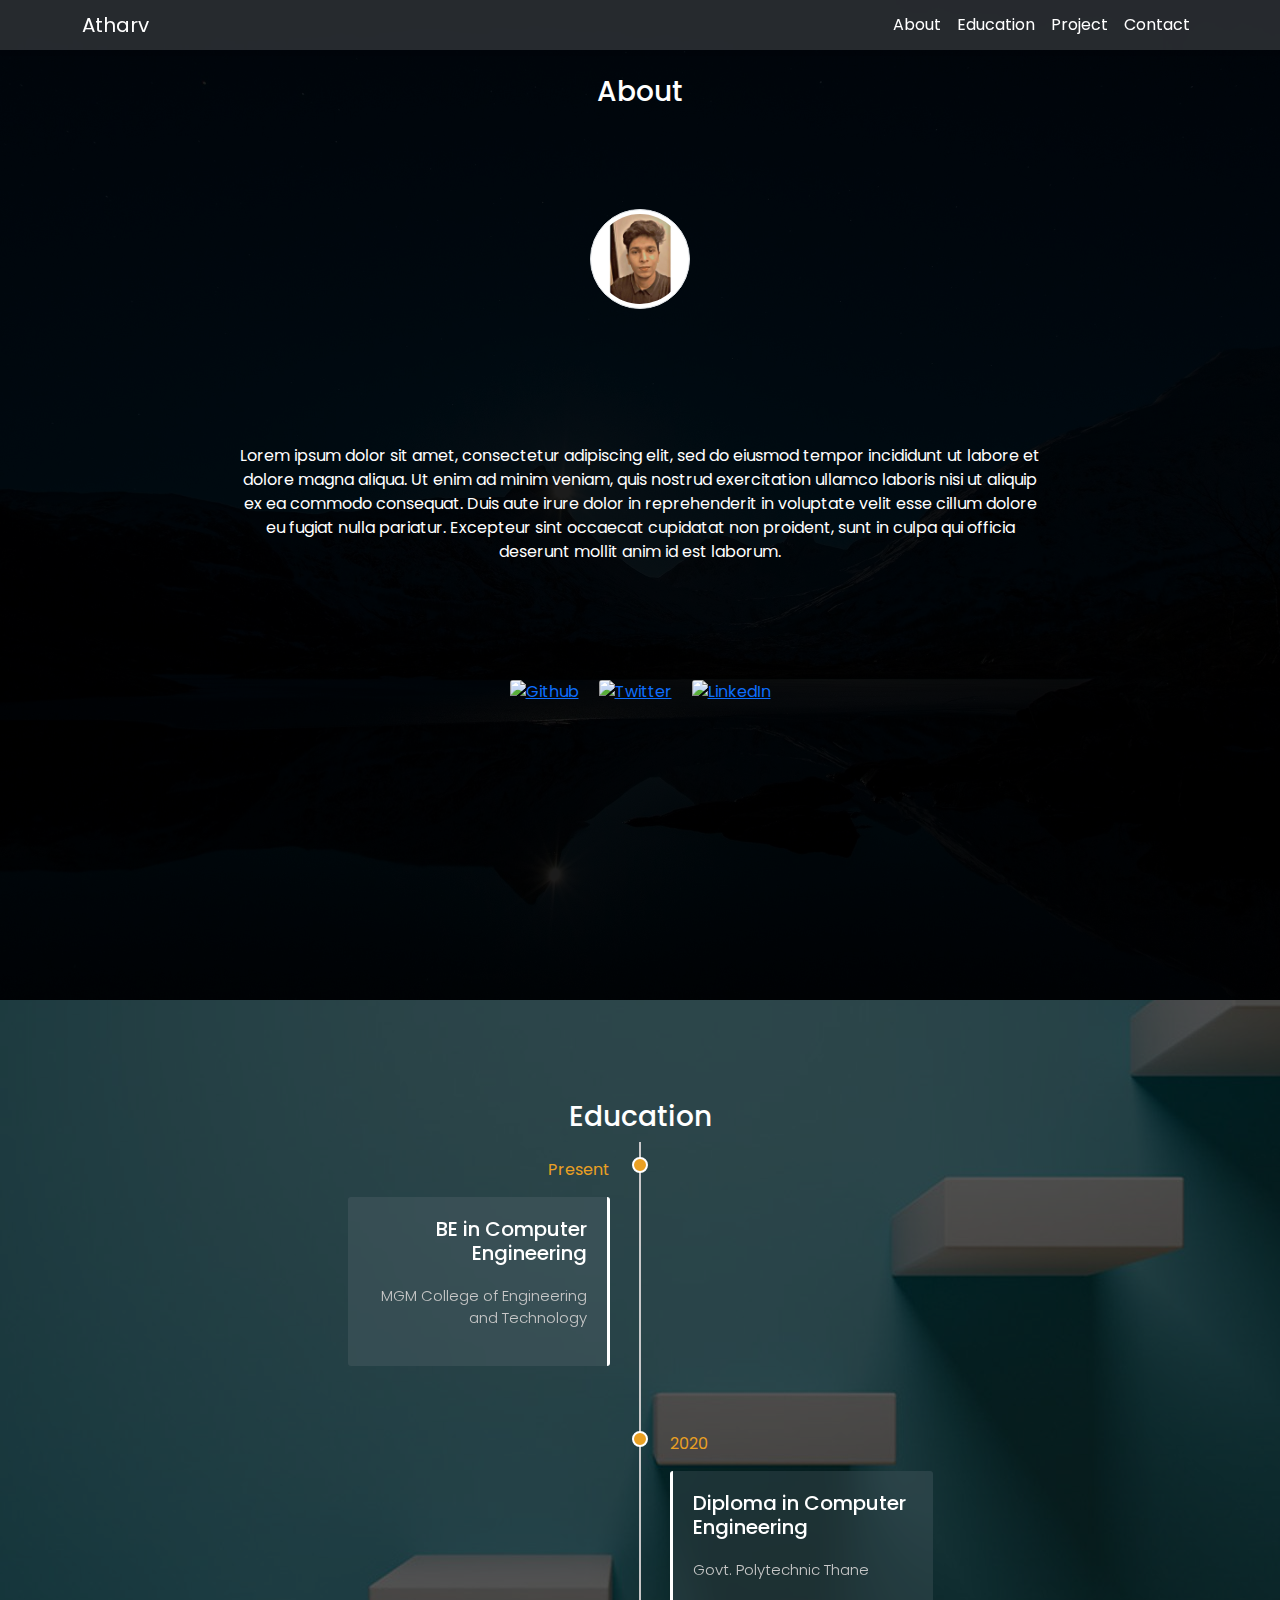
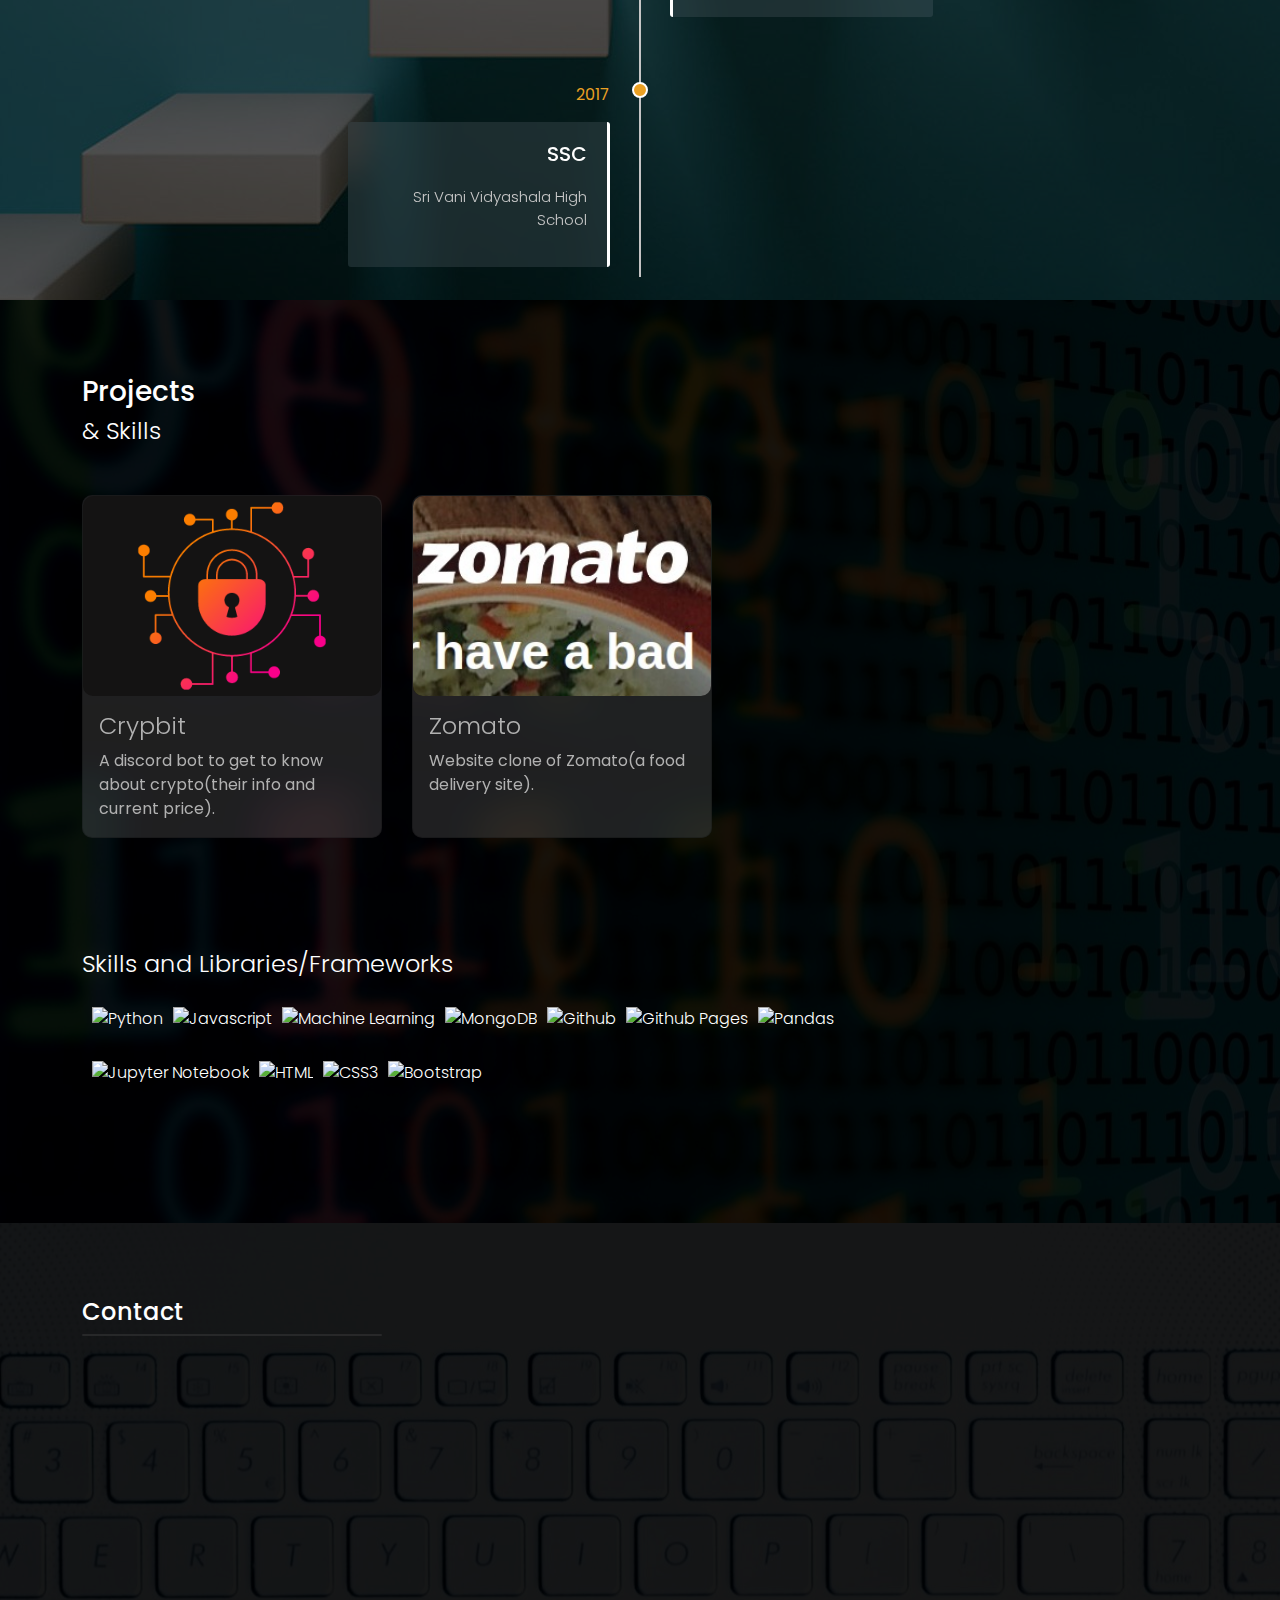
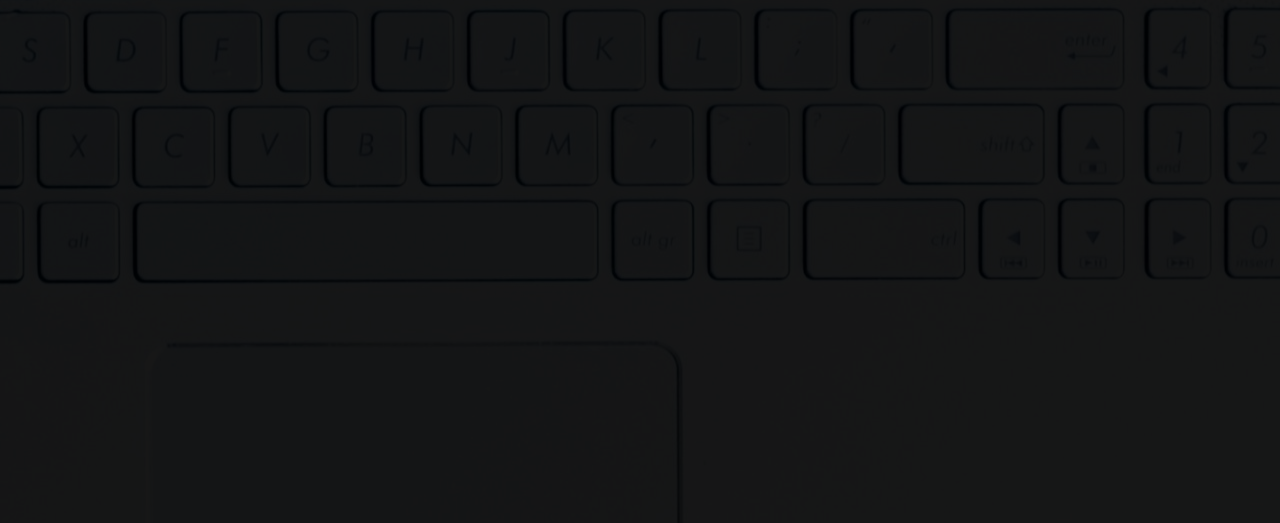
==== commit 27f84230: "added career and project section" ====
--- a/index.html
+++ b/index.html
@@ -56,7 +56,6 @@
                         <a href="https://github.com/Atharv-777" target="_blank"><img alt="Github" src="https://img.shields.io/badge/github-ffffff?style=for-the-badge&logo=github&logoColor=black"/></a>
                         <a href="https://twitter.com/AtharvBidwe" target="_blank"><img alt="Twitter" src="https://img.shields.io/badge/twitter-ffffff?style=for-the-badge&logo=twitter&logoColor=black"/></a>
                         <a href="https://www.linkedin.com/in/atharv-bidwe-2996631aa/" target="_blank"> <img alt="LinkedIn" src="https://img.shields.io/badge/linkedin-ffffff?style=for-the-badge&logo=linkedin&logoColor=black"/></a>
-
                     </div>
                     <div class="icons2">
                         <a href="https://github.com/Atharv-777"><i class="fa fa-github-square fa-3x"></i></a>
@@ -108,7 +107,7 @@
         <div class="mask" style="background-color: rgba(0, 0, 0, 0.911);">
             <div class="container" id="project">
                 <h3 class="head">Projects</h3>
-                <h4 class="">& Skills</h4>
+                <h4 class="head">& Skills</h4>
 
                 <div class="card-container">
                     <a href="https://github.com/Pradumnasaraf/crypbit">
--- a/static/style.css
+++ b/static/style.css
@@ -4,9 +4,12 @@
     margin: 0;
     background: rgb(195, 213, 236);
     background-color: white;
-    height: 2000px;
+    /* height: 2000px; */
     position: relative;
     font-family: 'Poppins', sans-serif;
+}
+body{
+    background: blue;
 }
 *{
 	margin:0;
@@ -52,7 +55,13 @@
     padding-top: 75px;
 }
 #about img{
-    margin-top: 120px;
+    /* width: 100px; */
+    /* height: 100px; */
+    margin-top: 100px;
+}
+.img-fluid{
+    width: 100px;
+    height: 100px;
 }
 .intro{
     width: 100%;
@@ -67,17 +76,17 @@
     width: 100%;
     height: auto;
     visibility: visible;
-    position: relative;
 }
 .icons1 img{
-    height: 35px;
+    /* width: 200px; */
+    /* height: 35px; */
     margin: 0 10px 0 10px;
     border-radius: 3px;
 }
 .icons2{
     position: absolute;
     display: none;
-    margin: 115px 0 0 30%;
+    margin: 115px 0 0 23%;
 }
 .icons2 a{
     color: rgb(117, 117, 180);
@@ -239,12 +248,14 @@
     width: 100%;
     display: flex;
     margin-top: 50px;
+    /* background: blue; */
 }
 .card-container a{
     text-decoration: none;
 }
 .card{
     width: 300px;
+    /* width: 40%; */
     border-radius: 10px;
     margin-right: 30px;
     font-family: 'Poppins', sans-serif;
@@ -263,28 +274,30 @@
     margin-top: 10%;
 }
 .tags-container{
-    width: 75%;
+    width: 80%;
     display: flex;
     flex-wrap: wrap;
     /* background: blue; */ 
 }
 .tags{
-    font-family: 300;
+    font-weight: 300;
     color: white;
-    padding: 10px 10px 10px 10px;
+    padding: 10px 0 10px 10px;
     margin-top: 10px;
 }
 
 @media(max-width:600px){   
     .head{
-        margin-left: 10%;
+        margin-left: 5%;
     } 
     .card-container{
         display: inline-block;
-        padding-left: 35px;
+        padding-left: 5%;
+        padding-right: 0;
     }
     .card{
-        width: 350px;
+        width: 90%;
+        margin-right: 0px;
         margin-bottom: 30px;
     }
     .skills-container{
